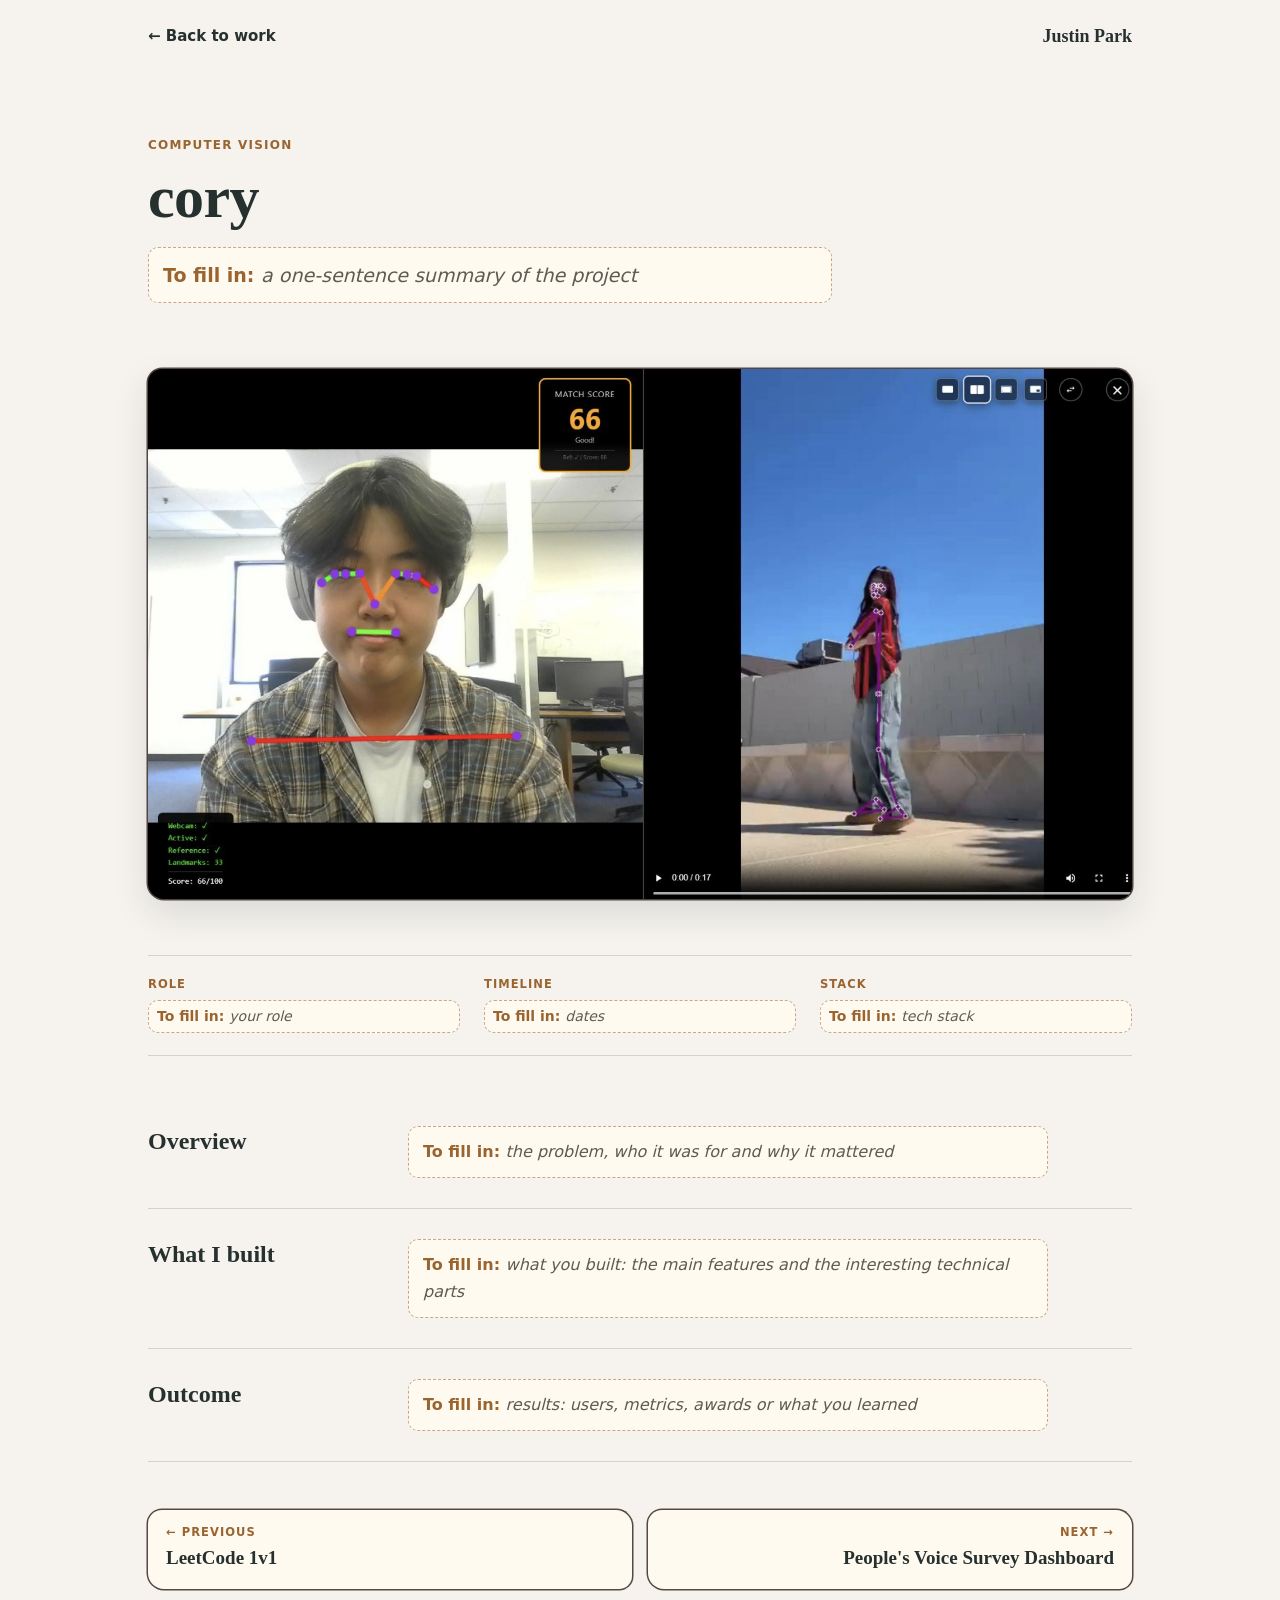
==== projects/cory.html @ 30ad397f "Case-study pages: shared template + 9 project pages, board tiles link to them" ====
<!doctype html>
<html lang="en">
<head>
<meta charset="utf-8">
<meta name="viewport" content="width=device-width, initial-scale=1">
<title>cory · Justin Park</title>
<meta name="description" content="cory: a project by Justin Park.">
<link rel="stylesheet" href="project.css">
</head>
<body>
<header class="wrap bar">
  <a class="back" href="../index.html#work">← Back to work</a>
  <a class="home" href="../index.html">Justin Park</a>
</header>
<main class="wrap">
  <section class="intro">
    <p class="kicker">Computer vision</p>
    <h1>cory</h1>
    <p class="summary"><span class="todo">a one-sentence summary of the project</span></p>
    <!-- Buttons: add inside .links (create it if missing); leave a button out when there is no link.
      <a class="btn primary" href="https://github.com/…" target="_blank" rel="noopener"><img src="../icons/github.svg" alt="" width="18" height="18">GitHub</a>
      <a class="btn" href="https://…" target="_blank" rel="noopener">Live demo<svg viewBox="0 0 24 24" width="16" height="16" aria-hidden="true"><path d="M14 4h6v6M20 4l-9 9M18 14v5a1 1 0 0 1-1 1H5a1 1 0 0 1-1-1V7a1 1 0 0 1 1-1h5" fill="none" stroke="currentColor" stroke-width="1.9" stroke-linecap="round" stroke-linejoin="round"/></svg></a> -->
  </section>
  <figure class="shot"><img src="../work/cory.jpg" alt="cory" width="1680" height="904"></figure>
  <dl class="meta">
    <div><dt>Role</dt><dd><span class="todo">your role</span></dd></div>
    <div><dt>Timeline</dt><dd><span class="todo">dates</span></dd></div>
    <div><dt>Stack</dt><dd><span class="todo">tech stack</span></dd></div>
  </dl>
  <section class="block">
    <h2>Overview</h2>
    <div>
      <p><span class="todo">the problem, who it was for and why it mattered</span></p>
    </div>
  </section>
  <section class="block">
    <h2>What I built</h2>
    <div>
      <p><span class="todo">what you built: the main features and the interesting technical parts</span></p>
    </div>
  </section>
  <section class="block">
    <h2>Outcome</h2>
    <div>
      <p><span class="todo">results: users, metrics, awards or what you learned</span></p>
    </div>
  </section>
  <nav class="more" aria-label="More projects">
    <a class="prev" href="leetcode-1v1.html"><small>← Previous</small><strong>LeetCode 1v1</strong></a>
    <a class="next" href="peoples-voice-dashboard.html"><small>Next →</small><strong>People's Voice Survey Dashboard</strong></a>
  </nav>
</main>
</body>
</html>
---- projects/project.css ----
/* Case-study pages: same palette, type and ink lines as the main site (index.html + the fact card). */
:root {
  --paper: #f6f3ee;      /* work board background */
  --card: #fffaf0;       /* fact-card cream */
  --ink: #25302f;        /* text */
  --ink-soft: #3a403d;
  --muted: #5f5a52;
  --line: rgba(46, 30, 24, .16);   /* hairlines */
  --outline: rgba(46, 30, 24, .8); /* the scene's ink outline */
  --amber: #9a6430;      /* kickers */
  --link: #b4562c;
  --gold: #c99a48;       /* "current" dot / featured ring */
  --serif: ui-serif, Georgia, "Times New Roman", serif;
  --sans: ui-sans-serif, system-ui, -apple-system, "Segoe UI", sans-serif;
}
* { box-sizing: border-box; }
html { scroll-behavior: smooth; }
@media (prefers-reduced-motion: reduce) { html { scroll-behavior: auto; } }
body { margin: 0; background: var(--paper); color: var(--ink); font: 16px/1.65 var(--sans); -webkit-font-smoothing: antialiased; }
a { color: var(--link); text-underline-offset: 2px; }
a:hover { color: #8a3f1e; }
:focus-visible { outline: 2px solid var(--amber); outline-offset: 3px; }

.wrap { max-width: 1080px; margin: 0 auto; padding: 0 clamp(16px, 5vw, 48px); }

/* top bar */
.bar { display: flex; align-items: center; justify-content: space-between; gap: 16px; padding-top: 22px; padding-bottom: 22px; }
.bar a { color: var(--ink); text-decoration: none; font-weight: 600; font-size: 15px; }
.bar a:hover { color: var(--amber); }
.bar .home { font-family: var(--serif); font-size: 18px; }

/* intro */
.intro { padding: clamp(24px, 6vw, 64px) 0 clamp(24px, 4vw, 40px); max-width: 760px; }
.kicker { display: flex; flex-wrap: wrap; align-items: center; gap: 10px 14px; margin: 0 0 14px;
  font: 700 12px/1.2 var(--sans); letter-spacing: .1em; text-transform: uppercase; color: var(--amber); }
.badge { display: inline-flex; align-items: center; gap: 7px; padding: 5px 10px 5px 9px; border-radius: 999px;
  box-shadow: 0 0 0 1.5px rgba(201, 154, 72, .85); color: var(--ink); font-size: 10.5px; letter-spacing: .1em; }
.badge i { width: 6px; height: 6px; border-radius: 50%; background: var(--gold); }
h1 { font: 600 clamp(36px, 5.4vw, 60px)/1.05 var(--serif); letter-spacing: -.01em; margin: 0 0 18px; }
.summary { font-size: clamp(17px, 1.6vw, 19px); line-height: 1.6; color: var(--ink-soft); margin: 0 0 26px; max-width: 36em; }

/* buttons: the hero's pill CTA, in ink; secondary is the thin-ring style */
.links { display: flex; flex-wrap: wrap; gap: 12px; }
.btn { display: inline-flex; align-items: center; gap: 9px; min-height: 46px; padding: 0 20px; border-radius: 999px;
  font: 600 15px/1 var(--sans); text-decoration: none; color: var(--ink); box-shadow: inset 0 0 0 1.5px var(--outline);
  transition: transform .2s ease, box-shadow .2s ease, background-color .2s ease; }
.btn:hover { color: var(--ink); background: rgba(255, 250, 240, .7); transform: translateY(-1px); }
.btn.primary { background: var(--ink); color: var(--card); box-shadow: none; }
.btn.primary:hover { background: #1b2423; color: var(--card); box-shadow: 0 8px 20px rgba(10, 30, 30, .18); }
.btn img, .btn svg { flex: none; display: block; }

/* screenshot: cream paper with the ink outline */
.shot { margin: 0 0 clamp(32px, 5vw, 56px); }
.shot img { display: block; width: 100%; height: auto; border-radius: 14px 16px 13px 16px; background: var(--card);
  box-shadow: 0 0 0 1.5px var(--outline), 0 14px 36px rgba(16, 36, 40, .12); }

/* role / timeline / stack */
.meta { display: grid; grid-template-columns: repeat(3, minmax(0, 1fr)); gap: 24px; margin: 0 0 clamp(24px, 4vw, 40px);
  padding: 22px 0; border-top: 1px solid var(--line); border-bottom: 1px solid var(--line); }
.meta dt { font: 700 11.5px/1.2 var(--sans); letter-spacing: .09em; text-transform: uppercase; color: var(--amber); margin: 0 0 8px; }
.meta dd { margin: 0; color: var(--ink-soft); }
.chips { list-style: none; display: flex; flex-wrap: wrap; gap: 6px; margin: 0; padding: 0; }
.chips li { font-size: 13px; line-height: 1; padding: 6px 10px; border-radius: 999px; box-shadow: inset 0 0 0 1px rgba(46, 30, 24, .28); color: var(--ink-soft); }

/* body sections: heading on the left, prose on the right */
.block { display: grid; grid-template-columns: 220px minmax(0, 1fr); gap: 12px 40px; padding: clamp(20px, 3vw, 30px) 0; border-bottom: 1px solid var(--line); }
.block h2 { font: 600 24px/1.25 var(--serif); margin: 0; }
.block p { margin: 0 0 12px; max-width: 40em; color: var(--ink-soft); }
.block p:last-child { margin-bottom: 0; }
.block ul { margin: 0; padding-left: 1.1em; max-width: 40em; color: var(--ink-soft); }
.block li { margin: 0 0 8px; }
.block li::marker { color: var(--amber); }
.stats { display: flex; flex-wrap: wrap; gap: 14px 36px; margin: 0 0 14px; padding: 0; list-style: none; }
.stats li { margin: 0; }
.stats b { display: block; font: 600 30px/1.1 var(--serif); color: var(--ink); }
.stats span { font-size: 14px; color: var(--muted); }

/* placeholders: content still to come from Justin */
.todo { display: block; padding: 12px 14px; border-radius: 10px; background: var(--card); color: var(--muted);
  border: 1.5px dashed rgba(154, 100, 48, .55); font-style: italic; }
.todo::before { content: "To fill in: "; font-style: normal; font-weight: 700; color: var(--amber); }
.meta .todo { padding: 4px 8px; font-size: 14px; }

/* previous / next */
.more { display: grid; grid-template-columns: repeat(2, minmax(0, 1fr)); gap: 16px; padding: clamp(28px, 5vw, 48px) 0 clamp(40px, 7vw, 72px); }
.more a { display: block; padding: 16px 18px; border-radius: 14px 16px 13px 16px; background: var(--card); color: var(--ink); text-decoration: none;
  box-shadow: 0 0 0 1.5px var(--outline); transition: transform .2s ease, box-shadow .2s ease; }
.more a:hover { transform: translateY(-2px) rotate(-.4deg); box-shadow: 0 0 0 1.5px var(--outline), 0 10px 24px rgba(16, 36, 40, .12); }
.more small { display: block; font: 700 11.5px/1.2 var(--sans); letter-spacing: .09em; text-transform: uppercase; color: var(--amber); margin: 0 0 6px; }
.more strong { font: 600 19px/1.3 var(--serif); }
.more .next { text-align: right; }

@media (max-width: 720px) {
  .meta { grid-template-columns: 1fr; gap: 18px; }
  .block { grid-template-columns: 1fr; }
  .more { grid-template-columns: 1fr; }
  .more .next { text-align: left; }
}
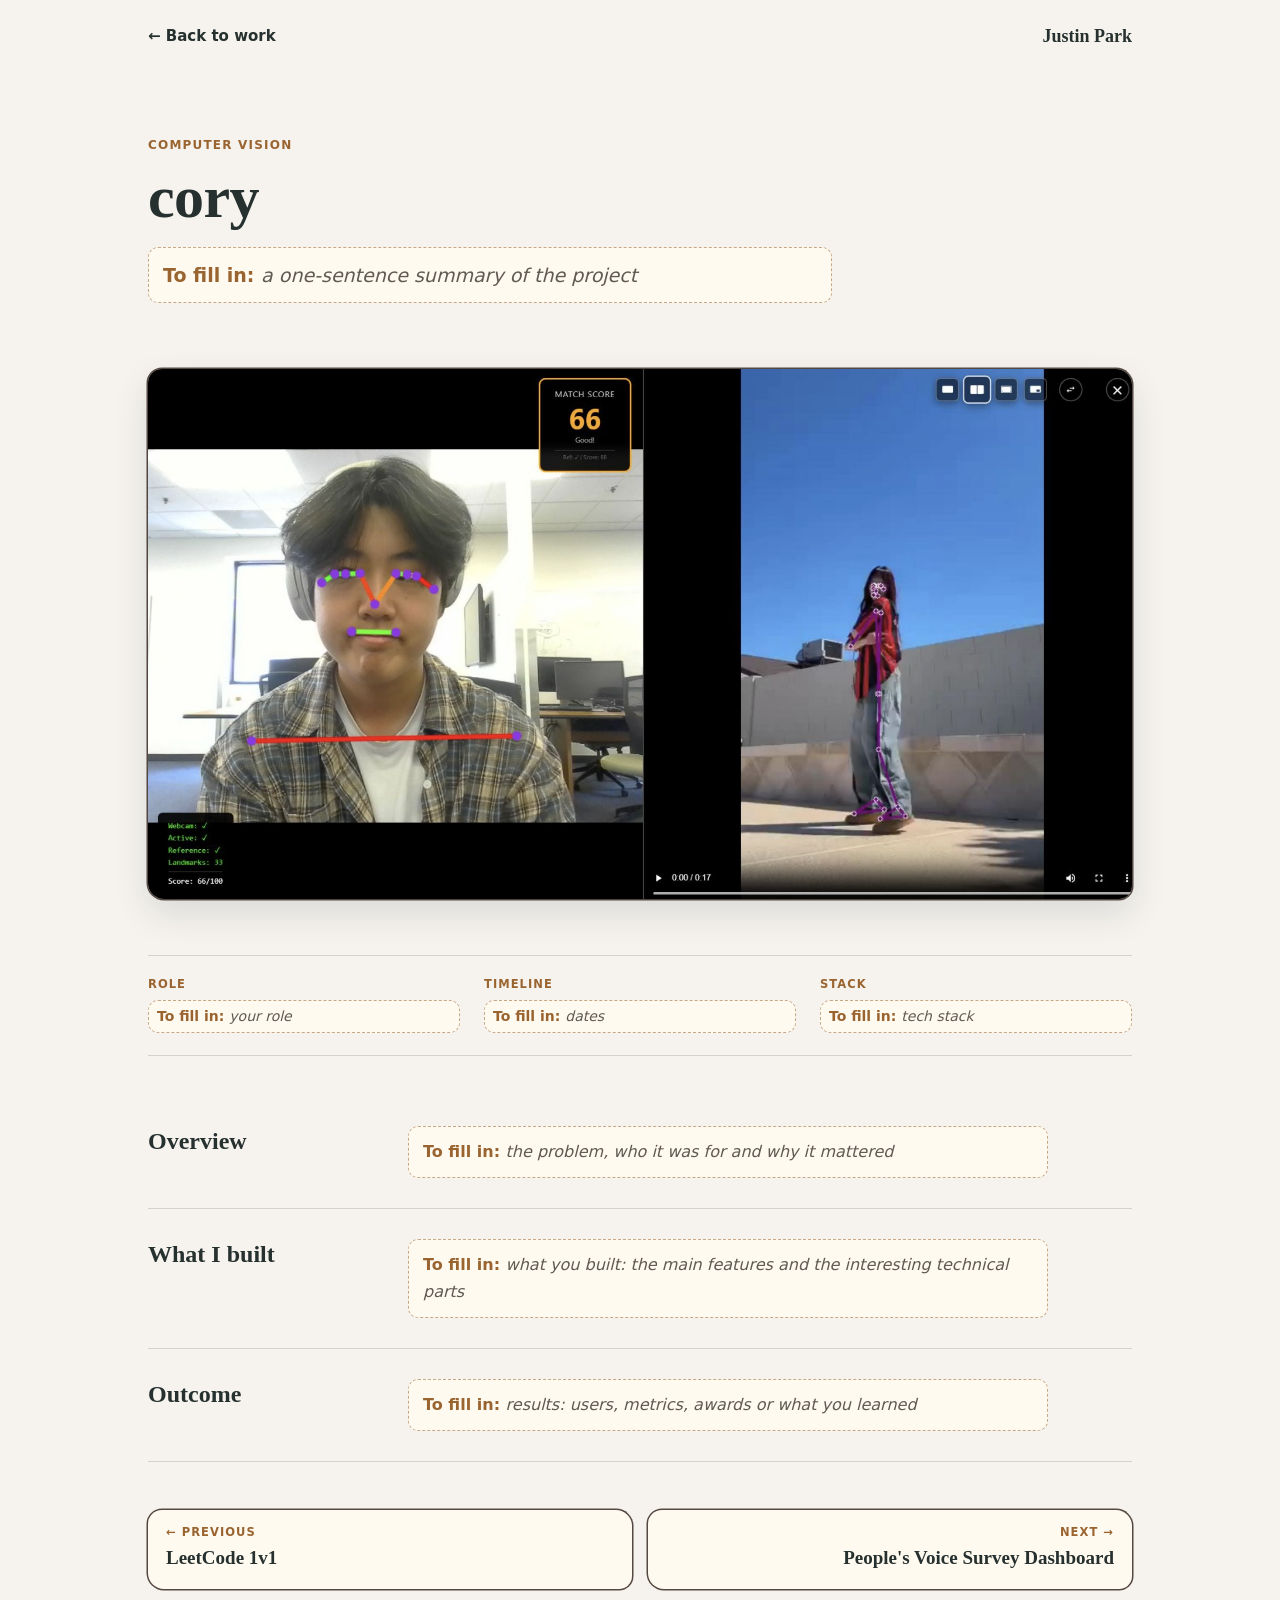
==== commit 99a4f41c: "Project pages: photo slideshow with arrows, dots, keys and swipe" ====
--- a/projects/cory.html
+++ b/projects/cory.html
@@ -21,7 +21,17 @@
       <a class="btn primary" href="https://github.com/…" target="_blank" rel="noopener"><img src="../icons/github.svg" alt="" width="18" height="18">GitHub</a>
       <a class="btn" href="https://…" target="_blank" rel="noopener">Live demo<svg viewBox="0 0 24 24" width="16" height="16" aria-hidden="true"><path d="M14 4h6v6M20 4l-9 9M18 14v5a1 1 0 0 1-1 1H5a1 1 0 0 1-1-1V7a1 1 0 0 1 1-1h5" fill="none" stroke="currentColor" stroke-width="1.9" stroke-linecap="round" stroke-linejoin="round"/></svg></a> -->
   </section>
-  <figure class="shot"><img src="../work/cory.jpg" alt="cory" width="1680" height="904"></figure>
+  <figure class="slides" style="--ratio: 1680 / 904" aria-label="Photos of cory">
+    <div class="viewport">
+      <div class="track">
+        <img src="../work/cory.jpg" alt="cory" width="1680" height="904">
+        <!-- More photos: add <img src="img/cory/2.jpg" alt="…" loading="lazy"> lines here. Arrows and dots appear once there are two or more. -->
+      </div>
+      <button class="arrow prev" type="button" aria-label="Previous photo"><svg viewBox="0 0 24 24" width="20" height="20" aria-hidden="true"><path d="M14.5 6 8.5 12l6 6" fill="none" stroke="currentColor" stroke-width="2" stroke-linecap="round" stroke-linejoin="round"/></svg></button>
+      <button class="arrow next" type="button" aria-label="Next photo"><svg viewBox="0 0 24 24" width="20" height="20" aria-hidden="true"><path d="M9.5 6l6 6-6 6" fill="none" stroke="currentColor" stroke-width="2" stroke-linecap="round" stroke-linejoin="round"/></svg></button>
+    </div>
+    <div class="dots"></div>
+  </figure>
   <dl class="meta">
     <div><dt>Role</dt><dd><span class="todo">your role</span></dd></div>
     <div><dt>Timeline</dt><dd><span class="todo">dates</span></dd></div>
@@ -50,5 +60,6 @@
     <a class="next" href="peoples-voice-dashboard.html"><small>Next →</small><strong>People's Voice Survey Dashboard</strong></a>
   </nav>
 </main>
+<script src="slideshow.js"></script>
 </body>
 </html>
--- a/projects/project.css
+++ b/projects/project.css
@@ -49,10 +49,30 @@
 .btn.primary:hover { background: #1b2423; color: var(--card); box-shadow: 0 8px 20px rgba(10, 30, 30, .18); }
 .btn img, .btn svg { flex: none; display: block; }
 
-/* screenshot: cream paper with the ink outline */
-.shot { margin: 0 0 clamp(32px, 5vw, 56px); }
-.shot img { display: block; width: 100%; height: auto; border-radius: 14px 16px 13px 16px; background: var(--card);
-  box-shadow: 0 0 0 1.5px var(--outline), 0 14px 36px rgba(16, 36, 40, .12); }
+/* photo slideshow (slideshow.js): cream paper with the ink outline, arrows on the photo, dots below */
+.slides { position: relative; margin: 0 0 clamp(32px, 5vw, 56px); border-radius: 16px; }
+.slides:focus-visible { outline-offset: 6px; }
+.slides .viewport { position: relative; overflow: hidden; aspect-ratio: var(--ratio, 16 / 9); border-radius: 14px 16px 13px 16px;
+  background: var(--card); box-shadow: 0 0 0 1.5px var(--outline), 0 14px 36px rgba(16, 36, 40, .12); touch-action: pan-y; }
+.slides .track { display: flex; height: 100%; transition: transform .5s cubic-bezier(.2, .7, .2, 1); }
+.slides .track.dragging, .slides .track.instant { transition: none; }
+.slides .track img { flex: 0 0 100%; display: block; width: 100%; height: 100%; object-fit: contain;
+  user-select: none; -webkit-user-select: none; -webkit-user-drag: none; }
+.slides .arrow { position: absolute; top: 50%; translate: 0 -50%; z-index: 1; width: 44px; height: 44px; padding: 0; border: 0; border-radius: 50%;
+  display: grid; place-items: center; background: rgba(255, 250, 240, .92); color: var(--ink); cursor: pointer;
+  box-shadow: 0 0 0 1.5px var(--outline), 0 4px 12px rgba(16, 36, 40, .14); transition: transform .2s ease, background-color .2s ease; }
+.slides .arrow:hover { background: var(--card); transform: scale(1.06); }
+.slides .arrow.prev { left: 14px; }
+.slides .arrow.next { right: 14px; }
+.slides .dots { display: flex; justify-content: center; gap: 10px; margin-top: 16px; }
+.slides .dot { position: relative; width: 9px; height: 9px; padding: 0; border: 0; border-radius: 50%; background: rgba(46, 30, 24, .2);
+  cursor: pointer; transition: background-color .2s ease, transform .2s ease; }
+.slides .dot::after { content: ""; position: absolute; inset: -8px; }   /* bigger tap target */
+.slides .dot:hover { background: rgba(46, 30, 24, .42); }
+.slides .dot[aria-current="true"] { background: var(--ink); transform: scale(1.15); }
+.slides.single .arrow, .slides.single .dots { display: none; }
+.sr-only { position: absolute; width: 1px; height: 1px; margin: -1px; padding: 0; overflow: hidden; clip: rect(0 0 0 0); white-space: nowrap; border: 0; }
+@media (max-width: 720px) { .slides .arrow { width: 38px; height: 38px; } .slides .arrow.prev { left: 8px; } .slides .arrow.next { right: 8px; } }
 
 /* role / timeline / stack */
 .meta { display: grid; grid-template-columns: repeat(3, minmax(0, 1fr)); gap: 24px; margin: 0 0 clamp(24px, 4vw, 40px);
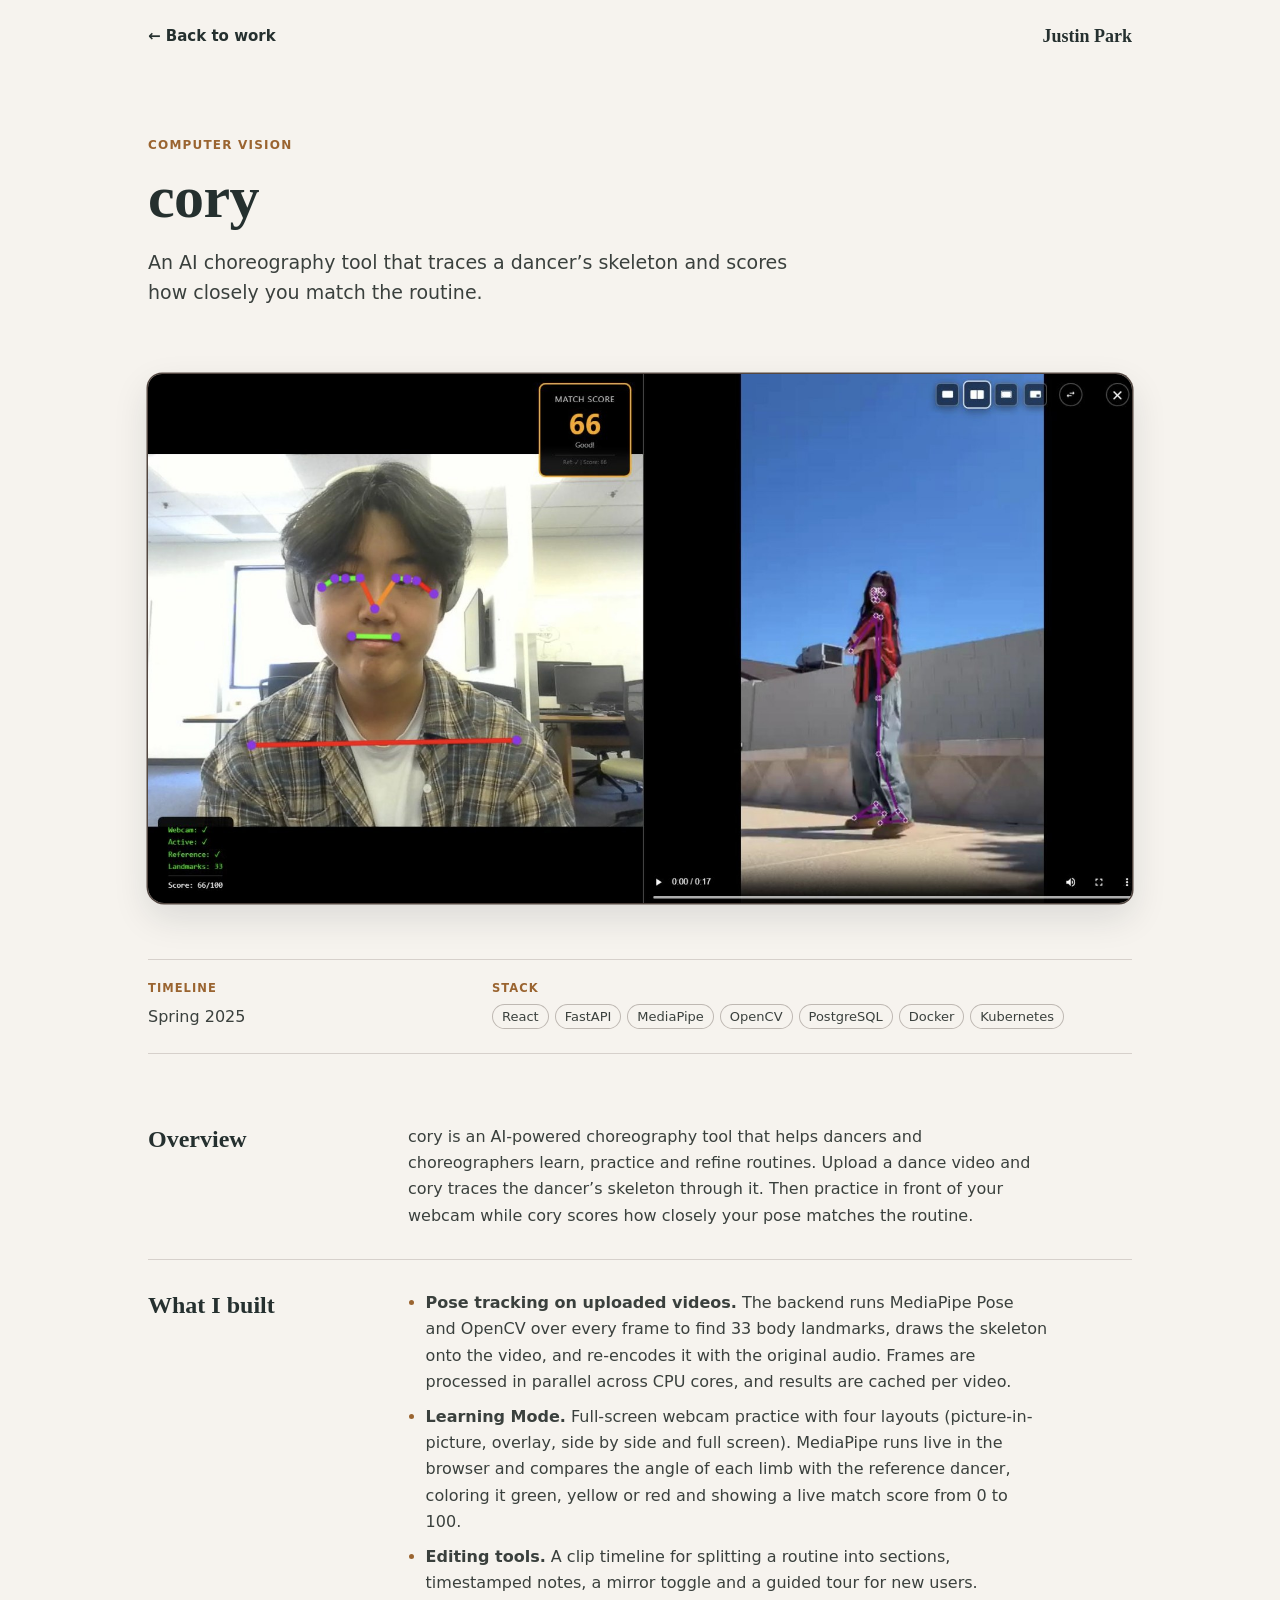
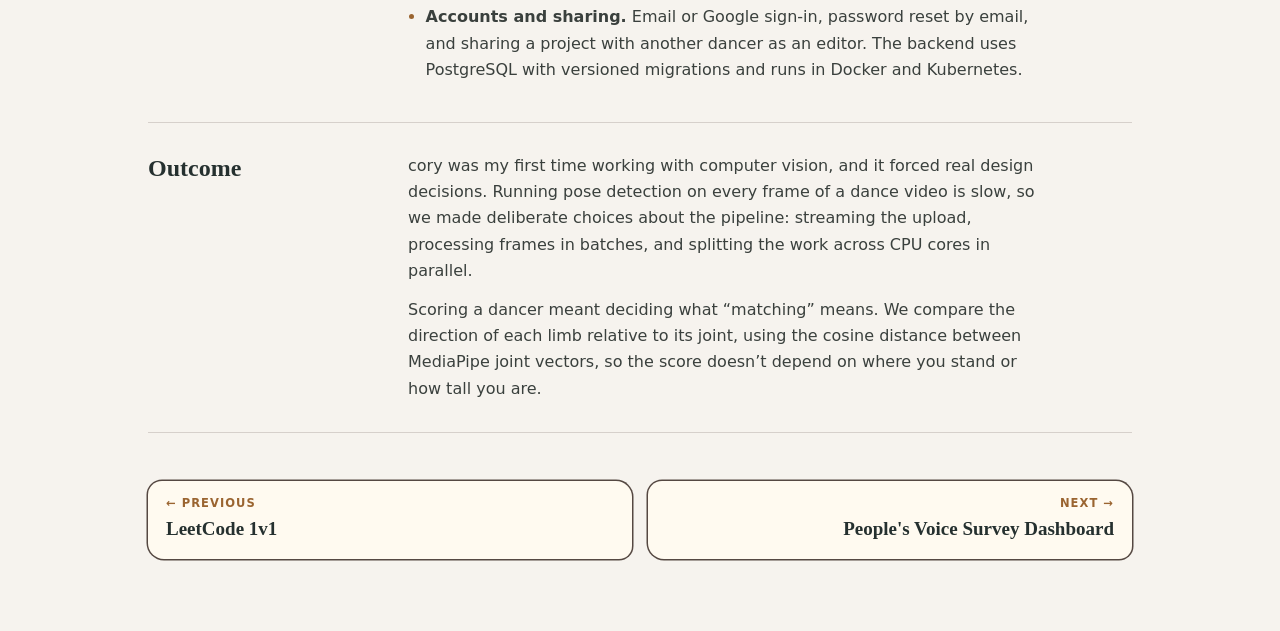
==== commit 443cfaed: "Write case-study content for all nine projects; add hackathon-winner badges Fill Overview, What I bu" ====
--- a/projects/cory.html
+++ b/projects/cory.html
@@ -4,7 +4,7 @@
 <meta charset="utf-8">
 <meta name="viewport" content="width=device-width, initial-scale=1">
 <title>cory · Justin Park</title>
-<meta name="description" content="cory: a project by Justin Park.">
+<meta name="description" content="An AI choreography tool that traces a dancer’s skeleton and scores how closely you match the routine.">
 <link rel="stylesheet" href="project.css">
 </head>
 <body>
@@ -16,7 +16,7 @@
   <section class="intro">
     <p class="kicker">Computer vision</p>
     <h1>cory</h1>
-    <p class="summary"><span class="todo">a one-sentence summary of the project</span></p>
+    <p class="summary">An AI choreography tool that traces a dancer’s skeleton and scores how closely you match the routine.</p>
     <!-- Buttons: add inside .links (create it if missing); leave a button out when there is no link.
       <a class="btn primary" href="https://github.com/…" target="_blank" rel="noopener"><img src="../icons/github.svg" alt="" width="18" height="18">GitHub</a>
       <a class="btn" href="https://…" target="_blank" rel="noopener">Live demo<svg viewBox="0 0 24 24" width="16" height="16" aria-hidden="true"><path d="M14 4h6v6M20 4l-9 9M18 14v5a1 1 0 0 1-1 1H5a1 1 0 0 1-1-1V7a1 1 0 0 1 1-1h5" fill="none" stroke="currentColor" stroke-width="1.9" stroke-linecap="round" stroke-linejoin="round"/></svg></a> -->
@@ -33,26 +33,31 @@
     <div class="dots"></div>
   </figure>
   <dl class="meta">
-    <div><dt>Role</dt><dd><span class="todo">your role</span></dd></div>
-    <div><dt>Timeline</dt><dd><span class="todo">dates</span></dd></div>
-    <div><dt>Stack</dt><dd><span class="todo">tech stack</span></dd></div>
+    <div><dt>Timeline</dt><dd>Spring 2025</dd></div>
+    <div><dt>Stack</dt><dd><ul class="chips"><li>React</li><li>FastAPI</li><li>MediaPipe</li><li>OpenCV</li><li>PostgreSQL</li><li>Docker</li><li>Kubernetes</li></ul></dd></div>
   </dl>
   <section class="block">
     <h2>Overview</h2>
     <div>
-      <p><span class="todo">the problem, who it was for and why it mattered</span></p>
+      <p>cory is an AI-powered choreography tool that helps dancers and choreographers learn, practice and refine routines. Upload a dance video and cory traces the dancer’s skeleton through it. Then practice in front of your webcam while cory scores how closely your pose matches the routine.</p>
     </div>
   </section>
   <section class="block">
     <h2>What I built</h2>
     <div>
-      <p><span class="todo">what you built: the main features and the interesting technical parts</span></p>
+      <ul>
+        <li><strong>Pose tracking on uploaded videos.</strong> The backend runs MediaPipe Pose and OpenCV over every frame to find 33 body landmarks, draws the skeleton onto the video, and re-encodes it with the original audio. Frames are processed in parallel across CPU cores, and results are cached per video.</li>
+        <li><strong>Learning Mode.</strong> Full-screen webcam practice with four layouts (picture-in-picture, overlay, side by side and full screen). MediaPipe runs live in the browser and compares the angle of each limb with the reference dancer, coloring it green, yellow or red and showing a live match score from 0 to 100.</li>
+        <li><strong>Editing tools.</strong> A clip timeline for splitting a routine into sections, timestamped notes, a mirror toggle and a guided tour for new users.</li>
+        <li><strong>Accounts and sharing.</strong> Email or Google sign-in, password reset by email, and sharing a project with another dancer as an editor. The backend uses PostgreSQL with versioned migrations and runs in Docker and Kubernetes.</li>
+      </ul>
     </div>
   </section>
   <section class="block">
     <h2>Outcome</h2>
     <div>
-      <p><span class="todo">results: users, metrics, awards or what you learned</span></p>
+      <p>cory was my first time working with computer vision, and it forced real design decisions. Running pose detection on every frame of a dance video is slow, so we made deliberate choices about the pipeline: streaming the upload, processing frames in batches, and splitting the work across CPU cores in parallel.</p>
+      <p>Scoring a dancer meant deciding what “matching” means. We compare the direction of each limb relative to its joint, using the cosine distance between MediaPipe joint vectors, so the score doesn’t depend on where you stand or how tall you are.</p>
     </div>
   </section>
   <nav class="more" aria-label="More projects">
--- a/projects/project.css
+++ b/projects/project.css
@@ -75,7 +75,7 @@
 @media (max-width: 720px) { .slides .arrow { width: 38px; height: 38px; } .slides .arrow.prev { left: 8px; } .slides .arrow.next { right: 8px; } }
 
 /* role / timeline / stack */
-.meta { display: grid; grid-template-columns: repeat(3, minmax(0, 1fr)); gap: 24px; margin: 0 0 clamp(24px, 4vw, 40px);
+.meta { display: grid; grid-template-columns: minmax(0, 1fr) minmax(0, 2fr); gap: 24px; margin: 0 0 clamp(24px, 4vw, 40px);
   padding: 22px 0; border-top: 1px solid var(--line); border-bottom: 1px solid var(--line); }
 .meta dt { font: 700 11.5px/1.2 var(--sans); letter-spacing: .09em; text-transform: uppercase; color: var(--amber); margin: 0 0 8px; }
 .meta dd { margin: 0; color: var(--ink-soft); }
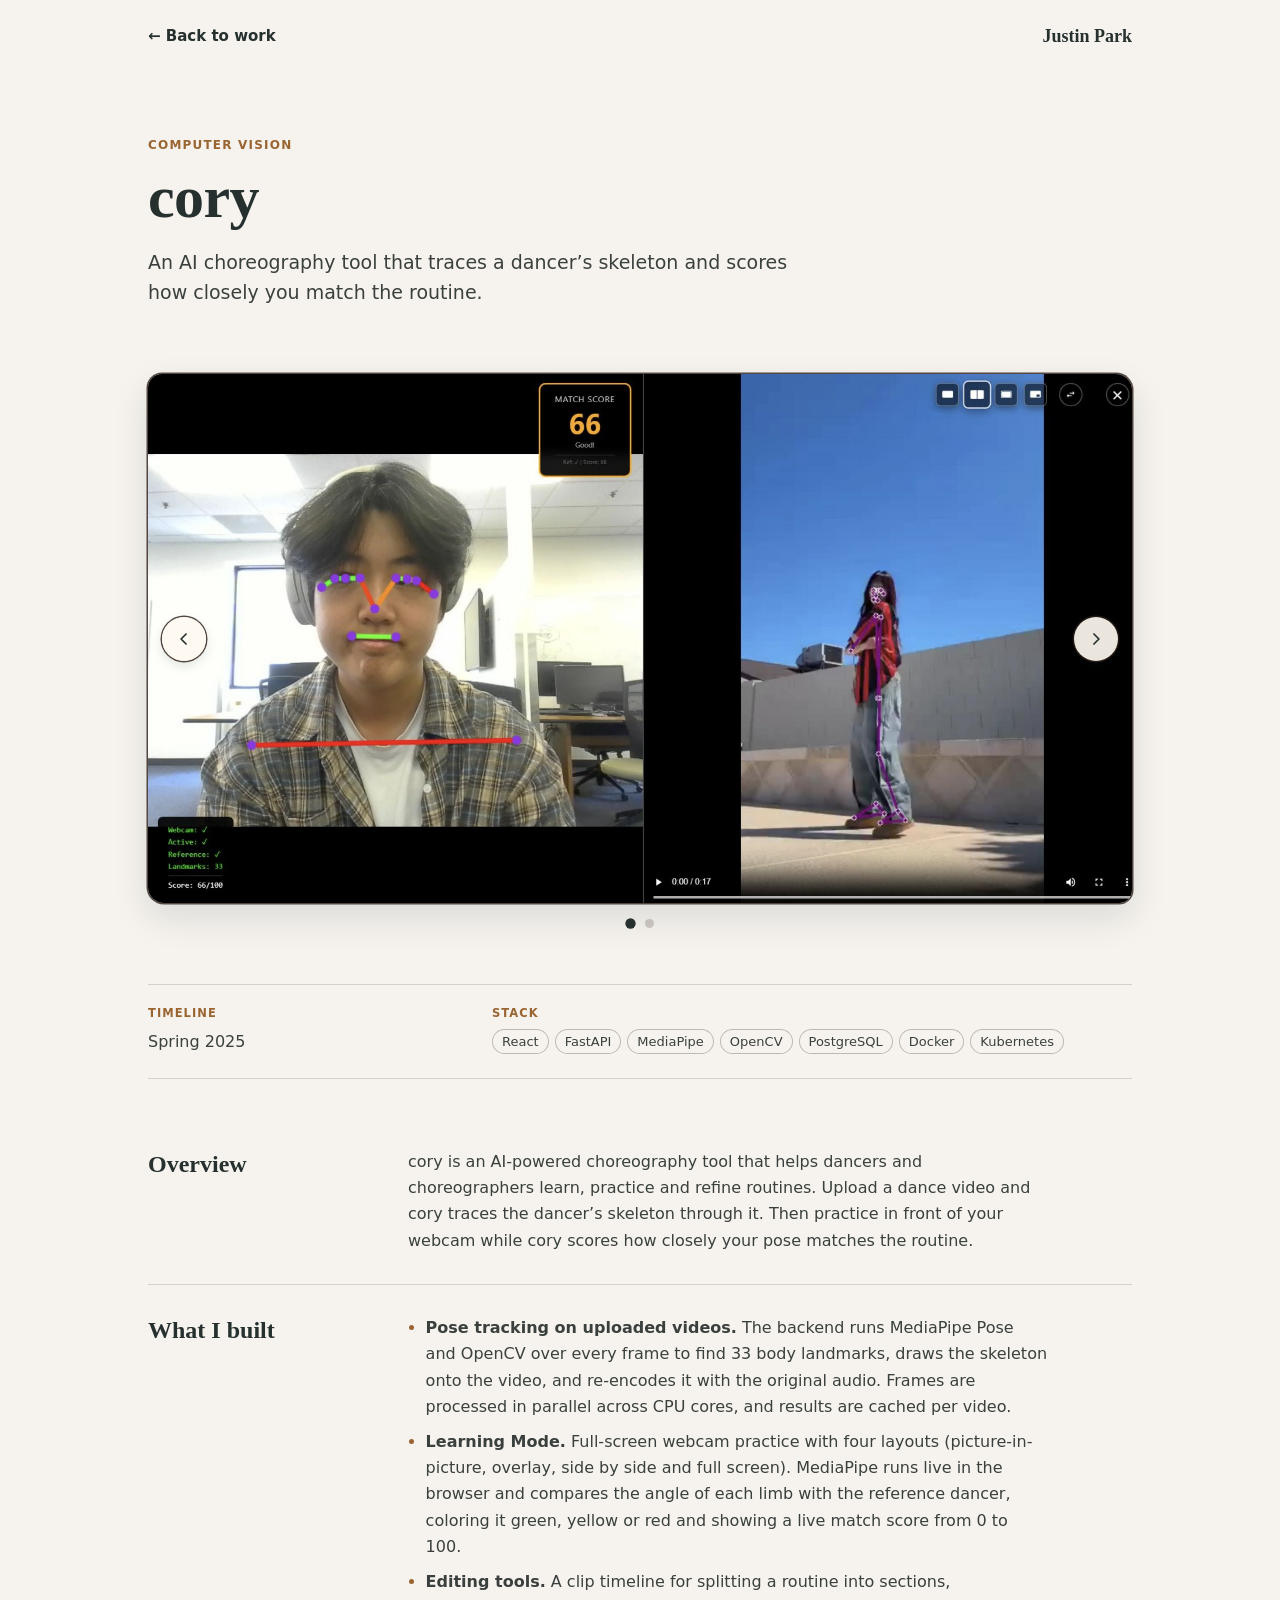
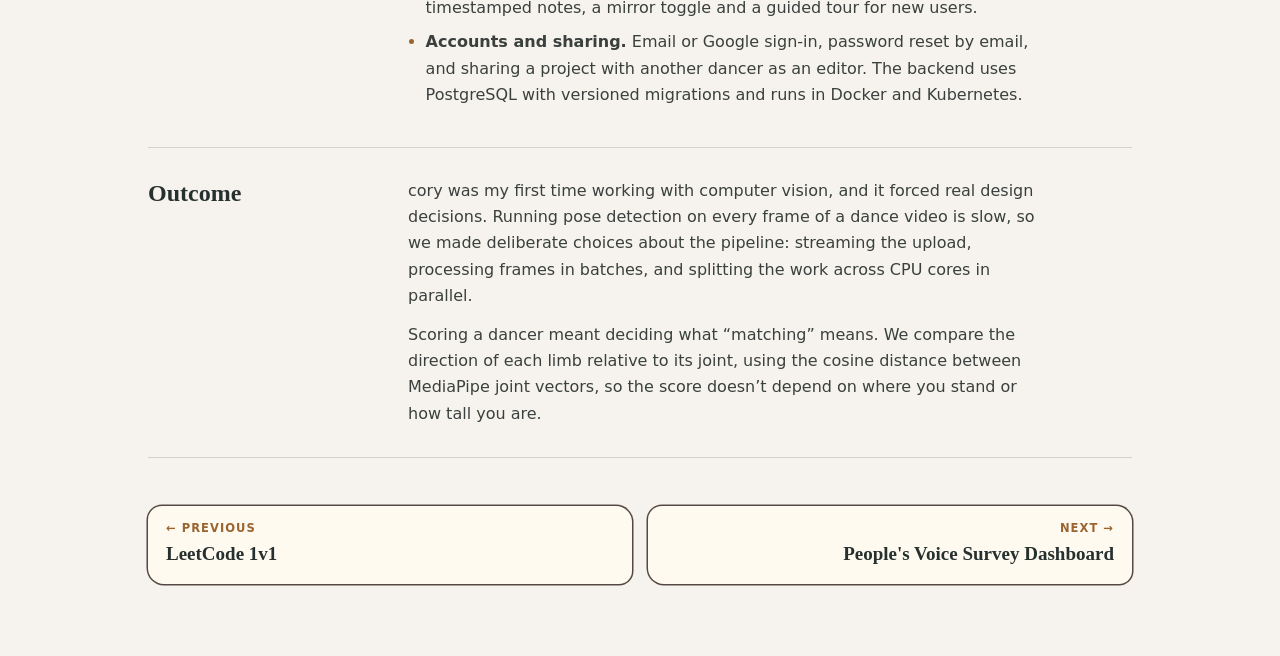
==== commit c7057f5d: "Add Experience section, demos and media to case studies - Main page: new Experience section above th" ====
--- a/projects/cory.html
+++ b/projects/cory.html
@@ -25,6 +25,7 @@
     <div class="viewport">
       <div class="track">
         <img src="../work/cory.jpg" alt="cory" width="1680" height="904">
+        <img src="img/cory/2.jpg" alt="Architecture diagram: a dancer uses the React frontend, which talks to a FastAPI backend backed by PostgreSQL, video uploads with a landmark cache, and Google sign-in and email; the backend sends videos through a pose pipeline (MediaPipe Pose and OpenCV, a parallel worker pool, then ffmpeg), and learning mode runs MediaPipe Pose on the webcam in the browser, compares joint angles with the reference landmarks and shows a 0 to 100 match score" width="2000" height="1125" loading="lazy">
         <!-- More photos: add <img src="img/cory/2.jpg" alt="…" loading="lazy"> lines here. Arrows and dots appear once there are two or more. -->
       </div>
       <button class="arrow prev" type="button" aria-label="Previous photo"><svg viewBox="0 0 24 24" width="20" height="20" aria-hidden="true"><path d="M14.5 6 8.5 12l6 6" fill="none" stroke="currentColor" stroke-width="2" stroke-linecap="round" stroke-linejoin="round"/></svg></button>
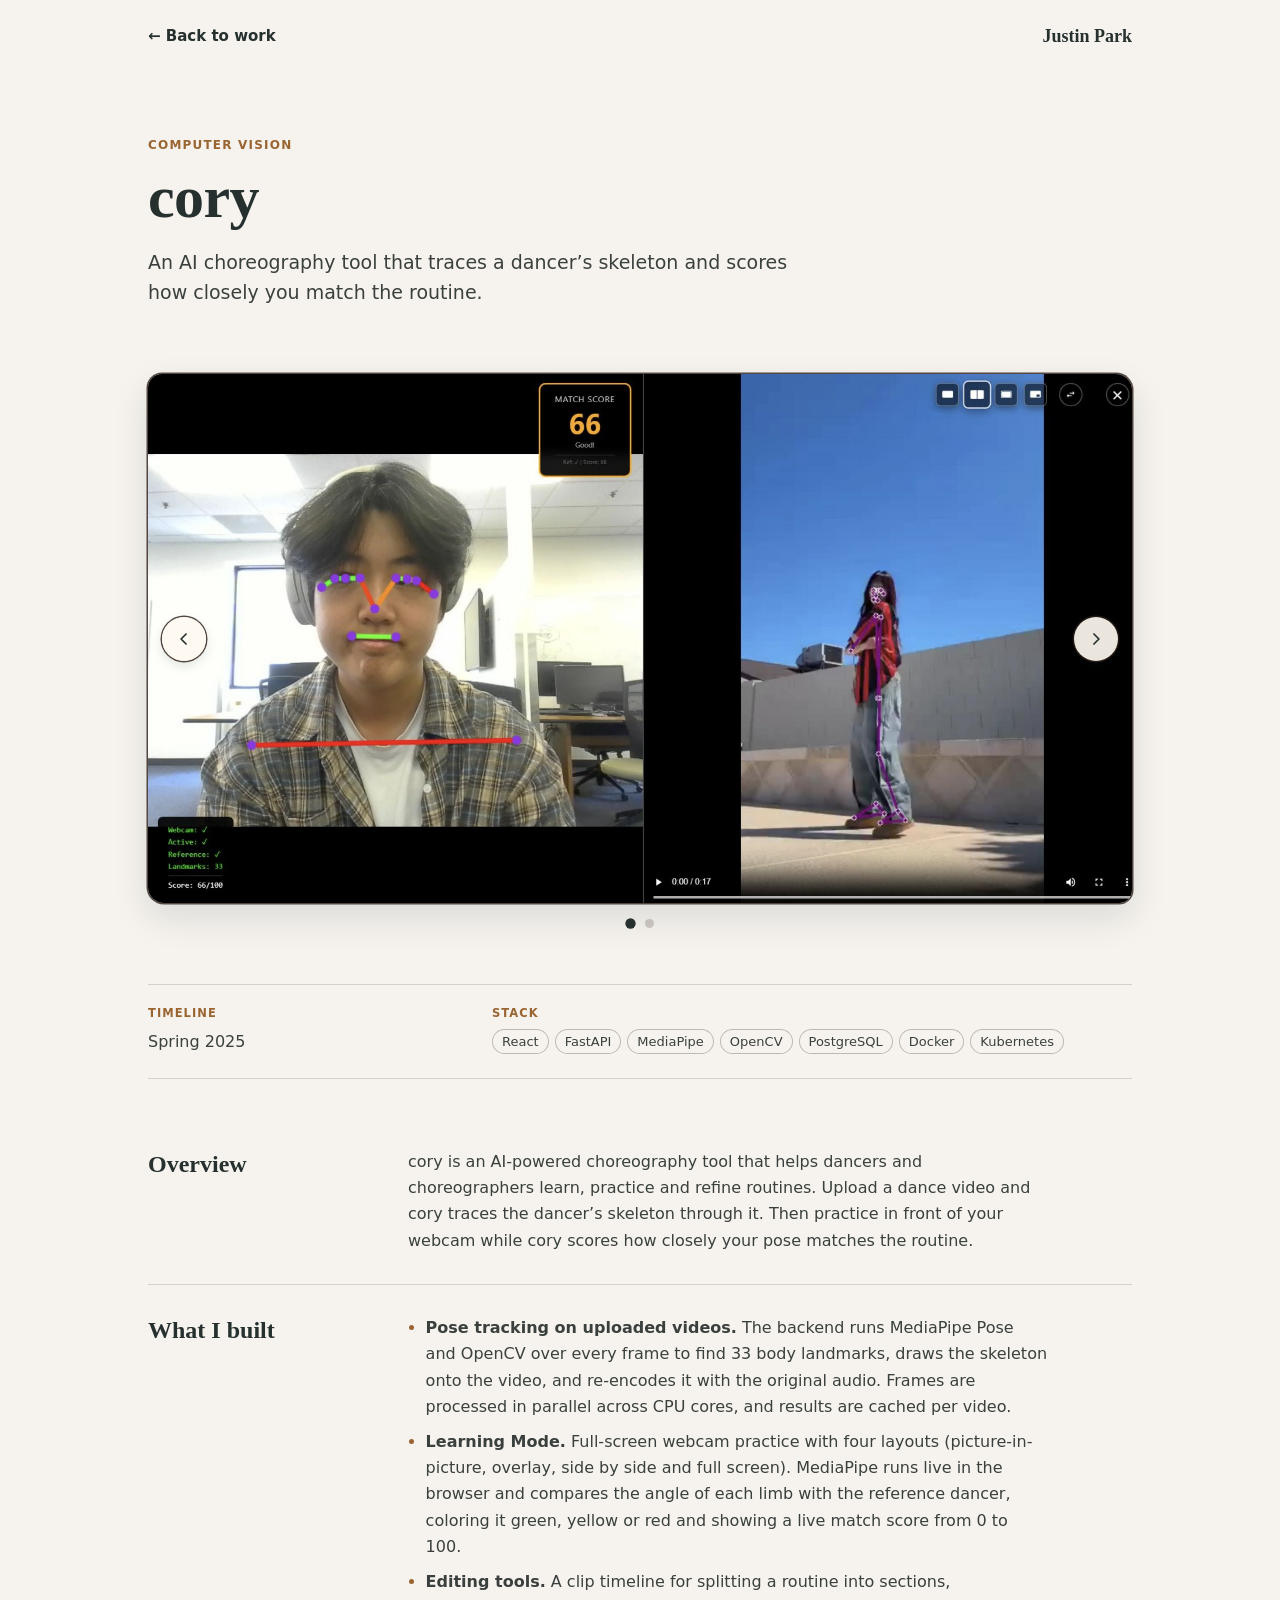
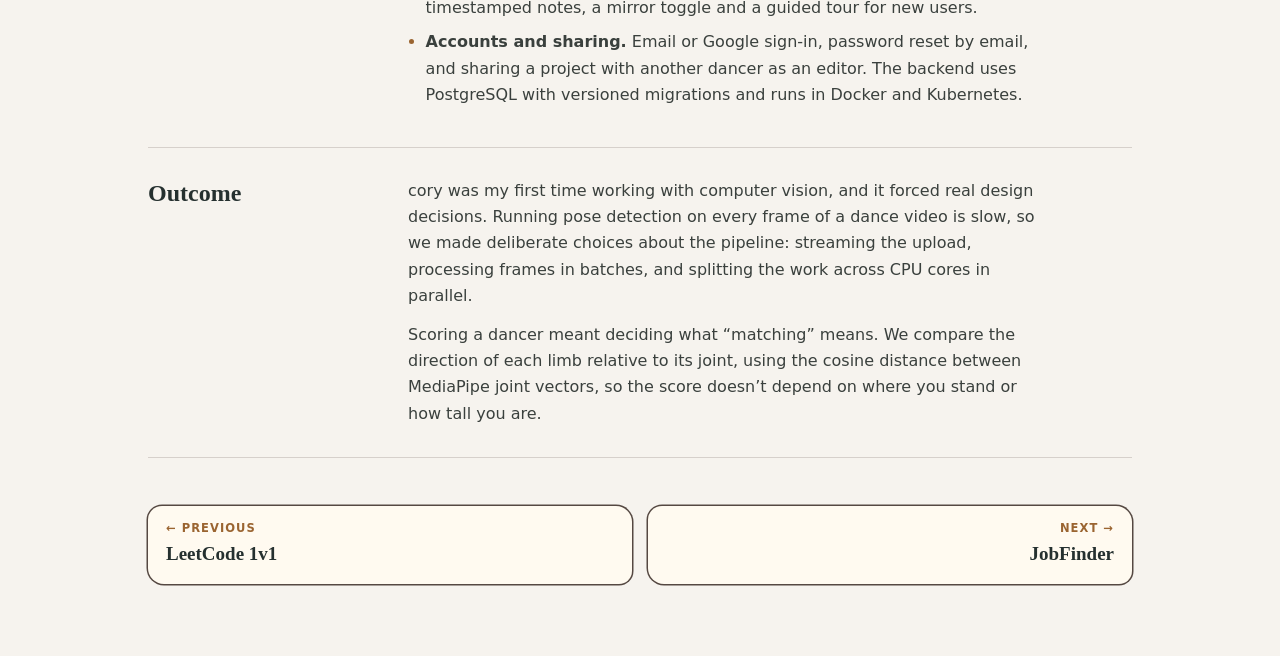
==== commit ed566a8d: "Add JobFinder case study and board tile" ====
--- a/projects/cory.html
+++ b/projects/cory.html
@@ -3,7 +3,10 @@
 <head>
 <meta charset="utf-8">
 <meta name="viewport" content="width=device-width, initial-scale=1">
-<title>cory · Justin Park</title>
+<link rel="icon" href="../favicon.svg" type="image/svg+xml">
+<link rel="icon" href="../favicon-32.png" sizes="32x32" type="image/png">
+<link rel="apple-touch-icon" href="../apple-touch-icon.png">
+<title>cory · junjpark</title>
 <meta name="description" content="An AI choreography tool that traces a dancer’s skeleton and scores how closely you match the routine.">
 <link rel="stylesheet" href="project.css">
 </head>
@@ -63,7 +66,7 @@
   </section>
   <nav class="more" aria-label="More projects">
     <a class="prev" href="leetcode-1v1.html"><small>← Previous</small><strong>LeetCode 1v1</strong></a>
-    <a class="next" href="peoples-voice-dashboard.html"><small>Next →</small><strong>People's Voice Survey Dashboard</strong></a>
+    <a class="next" href="job-finder.html"><small>Next →</small><strong>JobFinder</strong></a>
   </nav>
 </main>
 <script src="slideshow.js"></script>
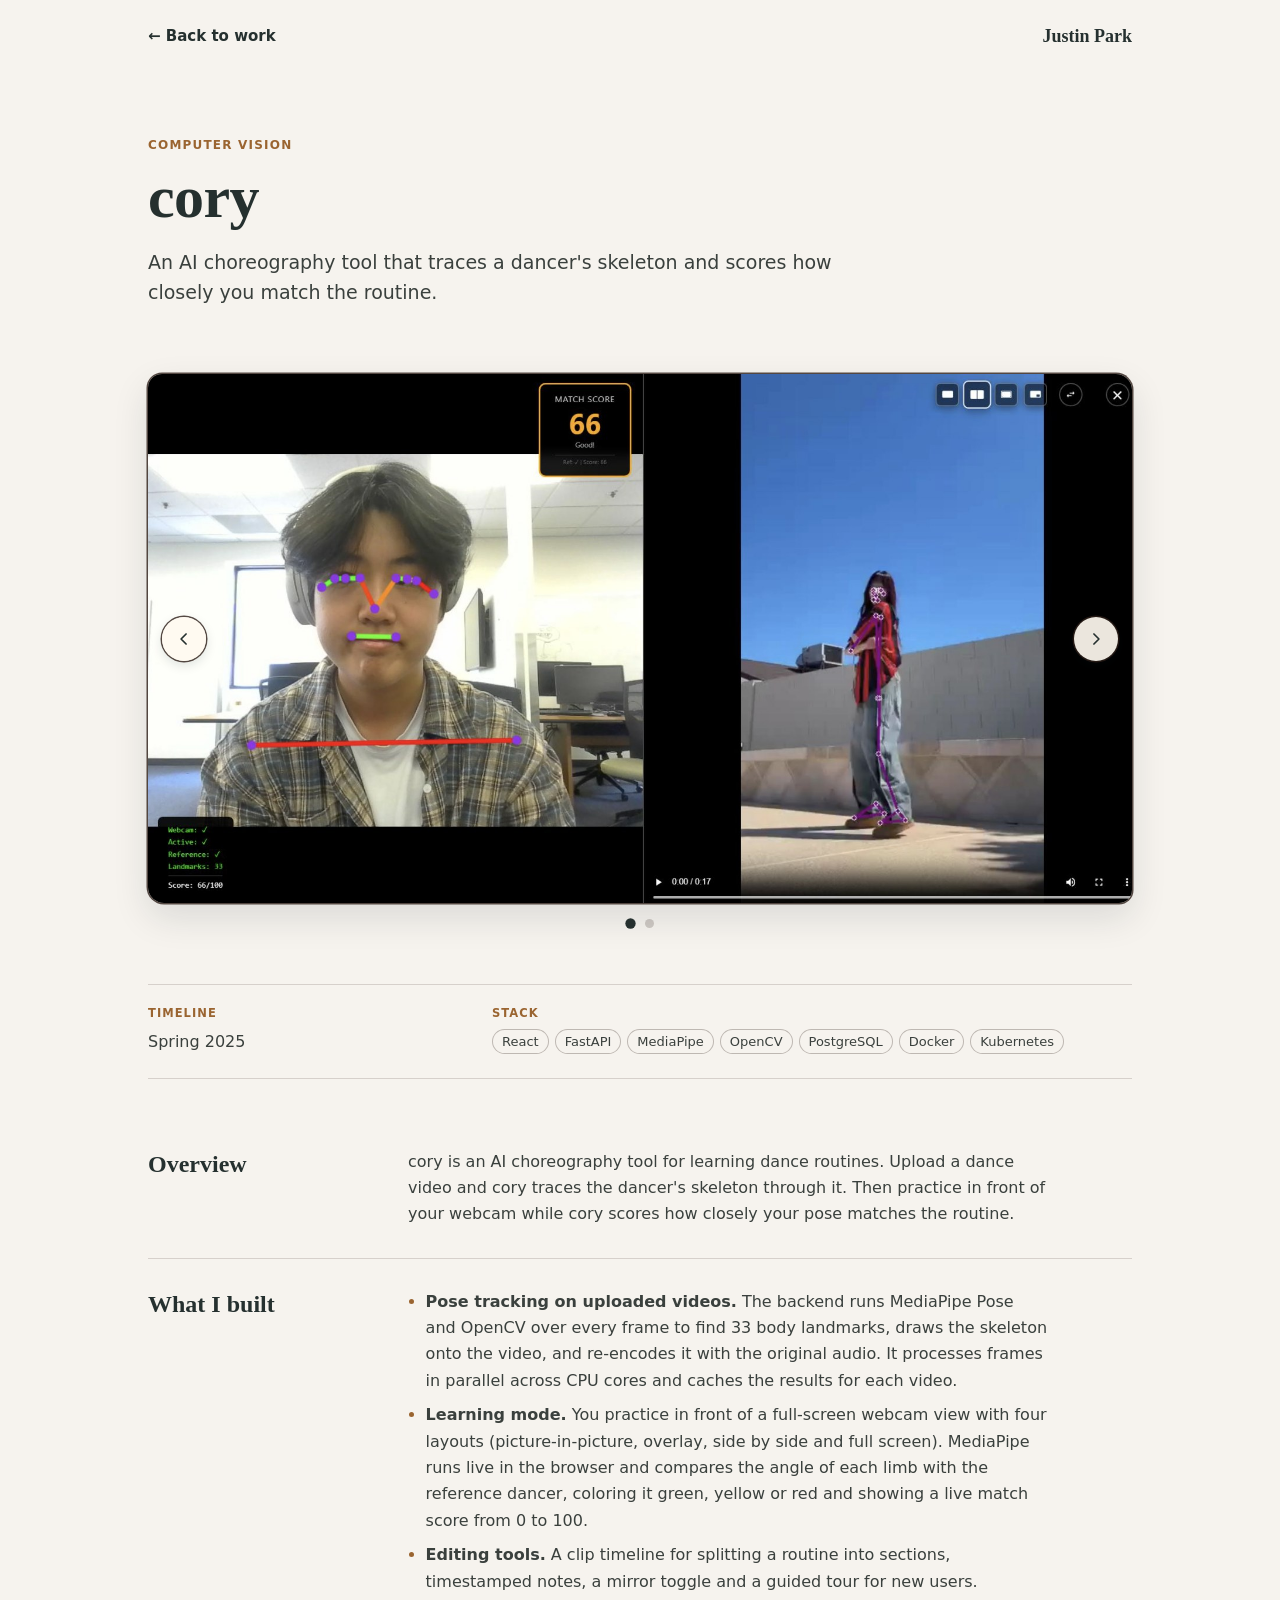
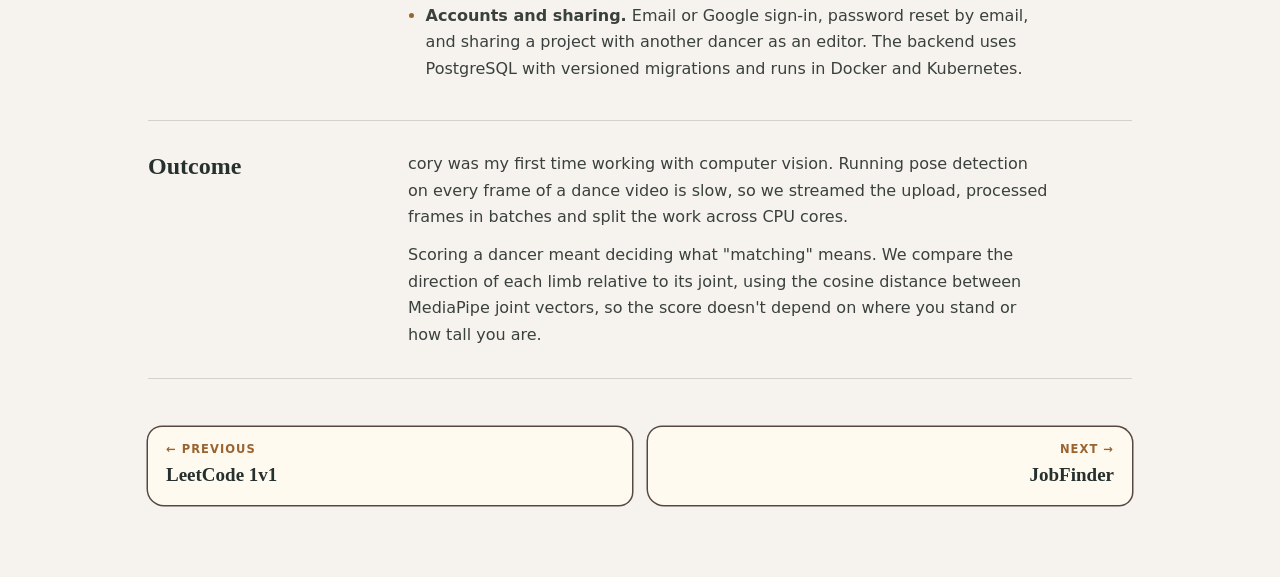
==== commit a97f36e3: "Tighten case-study prose and drop JobFinder results placeholder" ====
--- a/projects/cory.html
+++ b/projects/cory.html
@@ -7,7 +7,7 @@
 <link rel="icon" href="../favicon-32.png" sizes="32x32" type="image/png">
 <link rel="apple-touch-icon" href="../apple-touch-icon.png">
 <title>cory · junjpark</title>
-<meta name="description" content="An AI choreography tool that traces a dancer’s skeleton and scores how closely you match the routine.">
+<meta name="description" content="An AI choreography tool that traces a dancer's skeleton and scores how closely you match the routine.">
 <link rel="stylesheet" href="project.css">
 </head>
 <body>
@@ -19,7 +19,7 @@
   <section class="intro">
     <p class="kicker">Computer vision</p>
     <h1>cory</h1>
-    <p class="summary">An AI choreography tool that traces a dancer’s skeleton and scores how closely you match the routine.</p>
+    <p class="summary">An AI choreography tool that traces a dancer's skeleton and scores how closely you match the routine.</p>
     <!-- Buttons: add inside .links (create it if missing); leave a button out when there is no link.
       <a class="btn primary" href="https://github.com/…" target="_blank" rel="noopener"><img src="../icons/github.svg" alt="" width="18" height="18">GitHub</a>
       <a class="btn" href="https://…" target="_blank" rel="noopener">Live demo<svg viewBox="0 0 24 24" width="16" height="16" aria-hidden="true"><path d="M14 4h6v6M20 4l-9 9M18 14v5a1 1 0 0 1-1 1H5a1 1 0 0 1-1-1V7a1 1 0 0 1 1-1h5" fill="none" stroke="currentColor" stroke-width="1.9" stroke-linecap="round" stroke-linejoin="round"/></svg></a> -->
@@ -43,15 +43,15 @@
   <section class="block">
     <h2>Overview</h2>
     <div>
-      <p>cory is an AI-powered choreography tool that helps dancers and choreographers learn, practice and refine routines. Upload a dance video and cory traces the dancer’s skeleton through it. Then practice in front of your webcam while cory scores how closely your pose matches the routine.</p>
+      <p>cory is an AI choreography tool for learning dance routines. Upload a dance video and cory traces the dancer's skeleton through it. Then practice in front of your webcam while cory scores how closely your pose matches the routine.</p>
     </div>
   </section>
   <section class="block">
     <h2>What I built</h2>
     <div>
       <ul>
-        <li><strong>Pose tracking on uploaded videos.</strong> The backend runs MediaPipe Pose and OpenCV over every frame to find 33 body landmarks, draws the skeleton onto the video, and re-encodes it with the original audio. Frames are processed in parallel across CPU cores, and results are cached per video.</li>
-        <li><strong>Learning Mode.</strong> Full-screen webcam practice with four layouts (picture-in-picture, overlay, side by side and full screen). MediaPipe runs live in the browser and compares the angle of each limb with the reference dancer, coloring it green, yellow or red and showing a live match score from 0 to 100.</li>
+        <li><strong>Pose tracking on uploaded videos.</strong> The backend runs MediaPipe Pose and OpenCV over every frame to find 33 body landmarks, draws the skeleton onto the video, and re-encodes it with the original audio. It processes frames in parallel across CPU cores and caches the results for each video.</li>
+        <li><strong>Learning mode.</strong> You practice in front of a full-screen webcam view with four layouts (picture-in-picture, overlay, side by side and full screen). MediaPipe runs live in the browser and compares the angle of each limb with the reference dancer, coloring it green, yellow or red and showing a live match score from 0 to 100.</li>
         <li><strong>Editing tools.</strong> A clip timeline for splitting a routine into sections, timestamped notes, a mirror toggle and a guided tour for new users.</li>
         <li><strong>Accounts and sharing.</strong> Email or Google sign-in, password reset by email, and sharing a project with another dancer as an editor. The backend uses PostgreSQL with versioned migrations and runs in Docker and Kubernetes.</li>
       </ul>
@@ -60,8 +60,8 @@
   <section class="block">
     <h2>Outcome</h2>
     <div>
-      <p>cory was my first time working with computer vision, and it forced real design decisions. Running pose detection on every frame of a dance video is slow, so we made deliberate choices about the pipeline: streaming the upload, processing frames in batches, and splitting the work across CPU cores in parallel.</p>
-      <p>Scoring a dancer meant deciding what “matching” means. We compare the direction of each limb relative to its joint, using the cosine distance between MediaPipe joint vectors, so the score doesn’t depend on where you stand or how tall you are.</p>
+      <p>cory was my first time working with computer vision. Running pose detection on every frame of a dance video is slow, so we streamed the upload, processed frames in batches and split the work across CPU cores.</p>
+      <p>Scoring a dancer meant deciding what "matching" means. We compare the direction of each limb relative to its joint, using the cosine distance between MediaPipe joint vectors, so the score doesn't depend on where you stand or how tall you are.</p>
     </div>
   </section>
   <nav class="more" aria-label="More projects">
